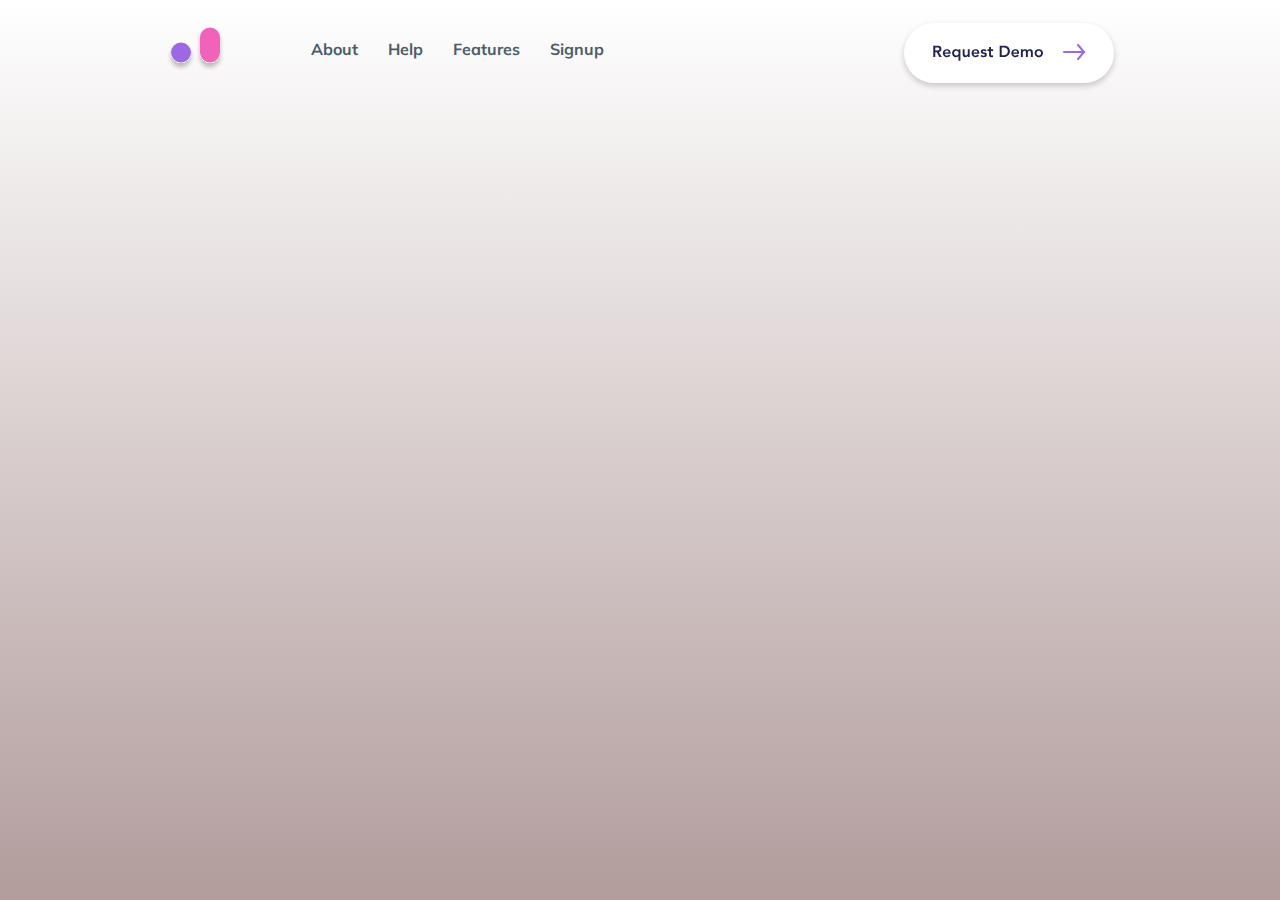
==== src/index.html @ 9323b96c "Master 1 | head__nav" ====
<!DOCTYPE html>
<html lang="en">

<head>
    <meta charset="UTF-8">
    <meta http-equiv="X-UA-Compatible" content="IE=edge">
    <meta name="viewport" content="width=device-width, initial-scale=1.0">
    <meta name="author" content="Nadir Özsoy">
    <title>Data-Warehouse-Landing-Page</title>
    <link rel="stylesheet" href="./css/style.css">
</head>

<body>
    <header class="head">
        <nav class="head__nav"><img class="head__nav__logo" src="./svg/logo.svg">
            <ul class="head__nav__ul">
                <li class="head__nav__ul__li"><a href="#">About</a></li>
                <li class="head__nav__ul__li"><a href="#">Help</a></li>
                <li class="head__nav__ul__li"><a href="#">Features</a></li>
                <li class="head__nav__ul__li"><a href="#">Signup</a></li>
            </ul>
            <button class="head__nav__btn"><img src="./svg/btn_name.svg" alt=""></button>
        </nav>
    </header>
    <section>

    </section>
</body>

</html>
---- src/css/style.css ----
@import url("https://necolas.github.io/normalize.css/8.0.1/normalize.css");
@import url("https://fonts.googleapis.com/css?family=Muli:400,800&display=swap");
* {
  list-style-type: none;
  text-decoration: none;
  outline: none;
  box-sizing: border-box;
  font-family: "Muli", sans-serif;
}

body {
  background: linear-gradient(white, rgb(178, 156, 156));
  background-repeat: no-repeat;
  background-attachment: fixed;
}

.head__nav {
  display: flex;
  justify-content: space-evenly;
  flex-wrap: wrap;
}
.head__nav__btn {
  width: 210px;
  height: 60px;
  cursor: pointer;
  font-weight: bold;
  background-color: white;
  border: none;
  border-radius: 30px;
  box-shadow: 0 3px 6px rgba(0, 0, 0, 0.1), 0 3px 6px rgba(0, 0, 0, 0.1);
  margin-top: 15px;
}
.head__nav__btn:hover {
  transition: 0.4s ease;
  background-color: rgb(231, 221, 221);
}
.head__nav__btn:active {
  transform: scale(0.94);
}
.head__nav__logo {
  cursor: pointer;
}
.head__nav__ul {
  display: flex;
  position: relative;
  left: -10%;
}
.head__nav__ul__li {
  padding: 15px;
  border-radius: 20px;
  font-weight: bold;
  font-size: 16px;
}
.head__nav__ul__li a {
  color: #4B5D68;
}
.head__nav__ul__li:hover {
  font-weight: bold;
  box-shadow: 0 3px 6px rgba(0, 0, 0, 0.1), 0 3px 6px rgba(0, 0, 0, 0.1);
  padding: 15px;
  border-radius: 20px;
  transition: 0.4s ease;
}
.head__nav__ul__li:hover a {
  color: #212353;
}
.head__nav__ul__li:active {
  transform: scale(0.94);
}/*# sourceMappingURL=style.css.map */
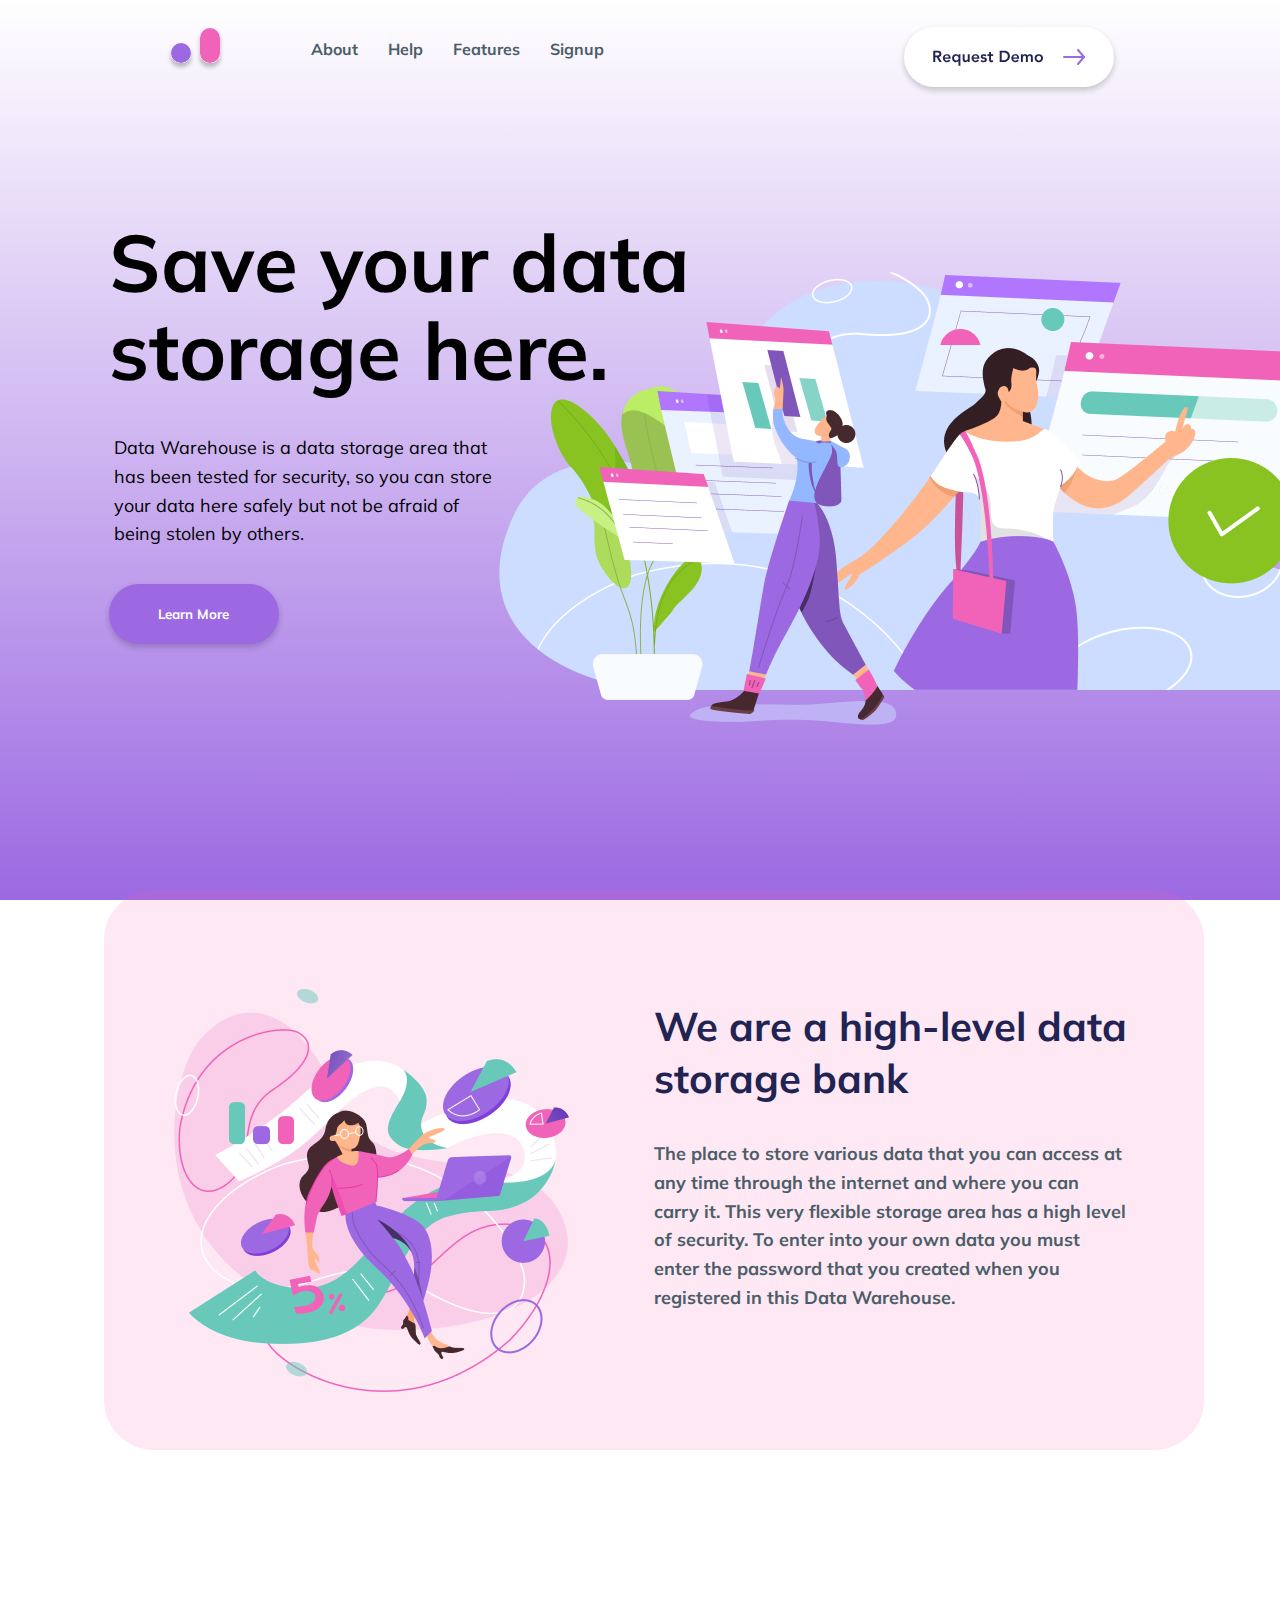
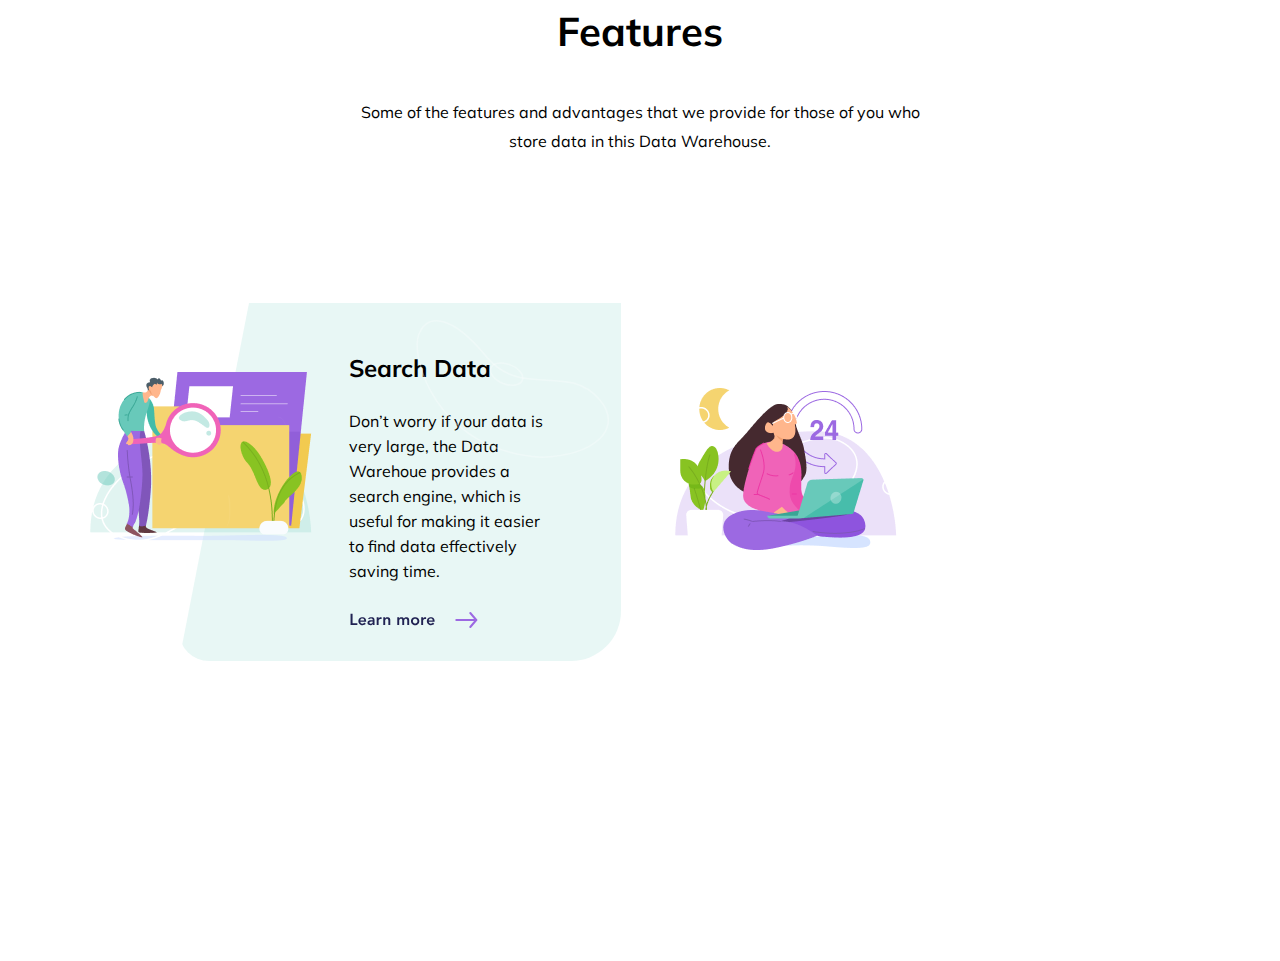
==== commit a3360739: "Master 2 | section v1" ====
--- a/src/index.html
+++ b/src/index.html
@@ -19,11 +19,61 @@
                 <li class="head__nav__ul__li"><a href="#">Features</a></li>
                 <li class="head__nav__ul__li"><a href="#">Signup</a></li>
             </ul>
-            <button class="head__nav__btn"><img src="./svg/btn_name.svg" alt=""></button>
+            <button class="head__nav__btn"><img class="head__nav__btn__logo" src="./svg/btn_name.svg"
+                    alt="logo"></button>
         </nav>
     </header>
-    <section>
-
+    <section class="section">
+        <div class="section__div1">
+            <h1 class="section__div1__h1">Save your data storage here.</h1>
+            <p class="section__div1__p">Data Warehouse is a data storage area that has been tested for security, so you
+                can store your data here
+                safely but not be afraid of being stolen by others.</p>
+            <button class="section__div1__btn">Learn More</button>
+            <img class="section__div1__img" src="./svg/section_img1.svg" alt="img1">
+        </div>
+        <div class="section__div2">
+            <div class="section__div2__child"><img class="section__div2__child__img" src="./svg/section_img2.svg"
+                    alt="img2">
+                <div class="section__div2__child__grandchild">
+                    <p class="section__div2__child__grandchild__p">We are a high-level data storage bank</p>
+                    <p class="section__div2__child__grandchild__p2">The place to store various data that you can access
+                        at
+                        any time
+                        through the
+                        internet and where you can carry it. This very flexible storage area has a high level of
+                        security.
+                        To
+                        enter into your own data you must enter the password that you created when you registered in
+                        this
+                        Data
+                        Warehouse.</p>
+                </div>
+            </div>
+        </div>
+        <div class="section__div3">
+            <h1 class="section__div3__h1">Features</h1>
+            <p class="section__div3__p">Some of the features and advantages that we provide for those of you who store
+                data in this Data
+                Warehouse.</p>
+            <div class="section__div3__boxes">
+                <div class="section__div3__boxes__box1">
+                    <img class="section__div3__boxes__box1__img" src="./svg/section_img3.svg" alt="img3">
+                    <div class="section__div3__boxes__box1__child">
+                        <h1 class="section__div3__boxes__box1__child__grandchild1">Search Data</h1>
+                        <p class="section__div3__boxes__box1__child__grandchild2">Don’t worry if your data is very
+                            large, the Data Warehoue provides a search engine, which is
+                            useful for making it easier to find data effectively saving time.</p>
+                        <img class="section__div3__boxes__box1__child__grandchild3" src="./svg/learn_more.svg">
+                        <img class="section__div3__boxes__box1__child__grandchild4" src="./svg/ellipse1.svg">
+                        <img class="section__div3__boxes__box1__child__grandchild5" src="./svg/ellipse2.svg">
+                    </div>
+                </div>
+                <div class="section__div3__boxes__box2">
+                    <img class="section__div3__boxes__box2__img" src="./svg/section_img4.svg" alt="img4">
+                </div>
+            </div>
+        </div>
     </section>
 </body>
 
--- a/src/css/style.css
+++ b/src/css/style.css
@@ -9,14 +9,23 @@
 }
 
 body {
-  background: linear-gradient(white, rgb(178, 156, 156));
+  background: linear-gradient(white, #9C69E2);
   background-repeat: no-repeat;
   background-attachment: fixed;
+  overflow-x: hidden;
 }
 
+@media screen and (max-width: 500px) {
+  .head {
+    position: relative;
+    left: 25px;
+    margin-top: 20px;
+  }
+}
 .head__nav {
   display: flex;
   justify-content: space-evenly;
+  align-items: center;
   flex-wrap: wrap;
 }
 .head__nav__btn {
@@ -30,15 +39,33 @@
   box-shadow: 0 3px 6px rgba(0, 0, 0, 0.1), 0 3px 6px rgba(0, 0, 0, 0.1);
   margin-top: 15px;
 }
+.head__nav__btn__logo {
+  position: relative;
+  top: 2px;
+}
 .head__nav__btn:hover {
   transition: 0.4s ease;
-  background-color: rgb(231, 221, 221);
+  background-color: #F063B8;
 }
 .head__nav__btn:active {
   transform: scale(0.94);
 }
+@media screen and (max-width: 500px) {
+  .head__nav__btn {
+    position: relative;
+    left: -15px;
+    width: 180px;
+    height: 40px;
+  }
+}
 .head__nav__logo {
   cursor: pointer;
+}
+@media screen and (max-width: 500px) {
+  .head__nav__logo {
+    position: relative;
+    left: -10px;
+  }
 }
 .head__nav__ul {
   display: flex;
@@ -66,4 +93,262 @@
 }
 .head__nav__ul__li:active {
   transform: scale(0.94);
+}
+
+.section {
+  display: flex;
+  justify-content: center;
+  align-items: center;
+  position: relative;
+  left: 510px;
+  height: 100px;
+  margin-top: 30px;
+}
+@media screen and (max-width: 500px) {
+  .section {
+    margin-top: 170px;
+  }
+}
+.section__div1 {
+  display: flex;
+  align-items: center;
+  justify-content: center;
+  position: relative;
+  height: 100px;
+  left: 300px;
+}
+.section__div1__h1 {
+  width: 645px;
+  height: 184px;
+  font-size: 80px;
+  position: relative;
+  top: 140px;
+  line-height: 88px;
+  left: 740px;
+}
+@media screen and (max-width: 500px) {
+  .section__div1__h1 {
+    position: relative;
+    left: 600px;
+    top: -10px;
+    width: 300px;
+    font-size: 40px;
+    line-height: 35px;
+  }
+}
+.section__div1__p {
+  width: 380px;
+  height: 120px;
+  position: relative;
+  top: 324px;
+  left: 100px;
+  font-size: 18px;
+  line-height: 28.8px;
+}
+@media screen and (max-width: 500px) {
+  .section__div1__p {
+    width: 370px;
+    position: relative;
+    top: 70px;
+    left: 300px;
+    font-size: 20px;
+    line-height: 30px;
+  }
+}
+.section__div1__btn {
+  width: 170px;
+  height: 60px;
+  position: relative;
+  top: 444px;
+  left: -285px;
+  border-radius: 50px;
+  font-weight: bold;
+  background-color: #9C69E2;
+  color: white;
+  border: none;
+  box-shadow: 0 3px 6px rgba(0, 0, 0, 0.1), 0 3px 6px rgba(0, 0, 0, 0.1);
+  cursor: pointer;
+  text-align: center;
+}
+@media screen and (max-width: 500px) {
+  .section__div1__btn {
+    width: 85px;
+    position: relative;
+    left: 80px;
+    top: 400px;
+    z-index: 2;
+    height: 45px;
+    font-size: 10px;
+  }
+}
+.section__div1__btn:hover {
+  transition: 0.4s ease;
+  background-color: white;
+  color: #9C69E2;
+}
+.section__div1__btn:active {
+  transform: scale(0.94);
+}
+.section__div1__img {
+  width: 885px;
+  height: 468px;
+  position: relative;
+  top: 336px;
+  left: -80px;
+}
+@media screen and (max-width: 500px) {
+  .section__div1__img {
+    width: 350px;
+    position: relative;
+    left: -150px;
+    top: 260px;
+  }
+}
+.section__div2 {
+  display: flex;
+  justify-content: center;
+  flex-direction: column;
+  min-width: 1100px;
+  height: 560px;
+  position: relative;
+  top: 1000px;
+  border-radius: 50px;
+  left: -1045px;
+  background: rgba(240, 99, 184, 0.15);
+}
+@media screen and (max-width: 500px) {
+  .section__div2 {
+    position: relative;
+    left: -300px;
+  }
+}
+.section__div2__child {
+  position: relative;
+  top: 150px;
+}
+.section__div2__child__img {
+  width: 477px;
+  height: 504px;
+  position: relative;
+  left: 10px;
+  top: 40px;
+}
+@media screen and (max-width: 500px) {
+  .section__div2__child__img {
+    width: 300px;
+  }
+}
+.section__div2__child__grandchild {
+  position: relative;
+  top: -30px;
+}
+.section__div2__child__grandchild__p {
+  font-size: 40px;
+  line-height: 52px;
+  position: relative;
+  width: 485px;
+  height: 100px;
+  top: -400px;
+  color: #212353;
+  font-weight: bold;
+  left: 550px;
+}
+.section__div2__child__grandchild__p2 {
+  width: 474px;
+  height: 170px;
+  font-size: 18px;
+  position: relative;
+  top: -400px;
+  left: 550px;
+  color: #4B5D68;
+  font-weight: bold;
+  line-height: 28.8px;
+}
+.section .box, .section .section__div3__boxes__box2, .section .section__div3__boxes__box1 {
+  position: relative;
+  top: 200px;
+}
+.section__div3 {
+  position: relative;
+  left: -2100px;
+  top: 1800px;
+  height: 100px;
+  display: flex;
+  flex-direction: column;
+  justify-content: center;
+  align-items: center;
+}
+.section__div3__h1 {
+  font-size: 40px;
+}
+.section__div3__p {
+  width: 584px;
+  line-height: 28.8px;
+  text-align: center;
+}
+.section__div3__boxes {
+  display: flex;
+  justify-content: space-between;
+}
+.section__div3__boxes__box1 {
+  margin-right: 300px;
+}
+.section__div3__boxes__box1__img {
+  position: relative;
+  left: -60px;
+  z-index: 2;
+}
+.section__div3__boxes__box1__child {
+  height: 0px;
+  width: 442px;
+  position: relative;
+  left: 30px;
+  top: -300px;
+  border-bottom-left-radius: 30px;
+  border-bottom-right-radius: 50px;
+  border-bottom: 358px solid rgba(104, 201, 186, 0.15);
+  border-left: 70px solid transparent;
+  border-right: 0px solid transparent;
+}
+.section__div3__boxes__box1__child__grandchild1 {
+  font-size: 24px;
+  position: relative;
+  top: 50px;
+  left: 100px;
+}
+.section__div3__boxes__box1__child__grandchild2 {
+  position: relative;
+  top: 60px;
+  left: 100px;
+  width: 200px;
+  line-height: 25px;
+}
+.section__div3__boxes__box1__child__grandchild3 {
+  position: relative;
+  top: -40px;
+  left: 90px;
+  padding: 5px 10px;
+  cursor: pointer;
+}
+.section__div3__boxes__box1__child__grandchild3:hover {
+  transition: 0.4s ease;
+  border-radius: 20px;
+  padding: 5px 10px;
+  box-shadow: 0 3px 6px rgba(0, 0, 0, 0.1), 0 3px 6px rgba(0, 0, 0, 0.1);
+}
+.section__div3__boxes__box1__child__grandchild4 {
+  position: relative;
+  top: -220px;
+  left: 14px;
+  opacity: 0.3;
+}
+.section__div3__boxes__box1__child__grandchild5 {
+  position: relative;
+  top: -320px;
+  left: 240px;
+  opacity: 0.3;
+}
+.section__div3__boxes__box2__img {
+  position: relative;
+  left: -230px;
 }/*# sourceMappingURL=style.css.map */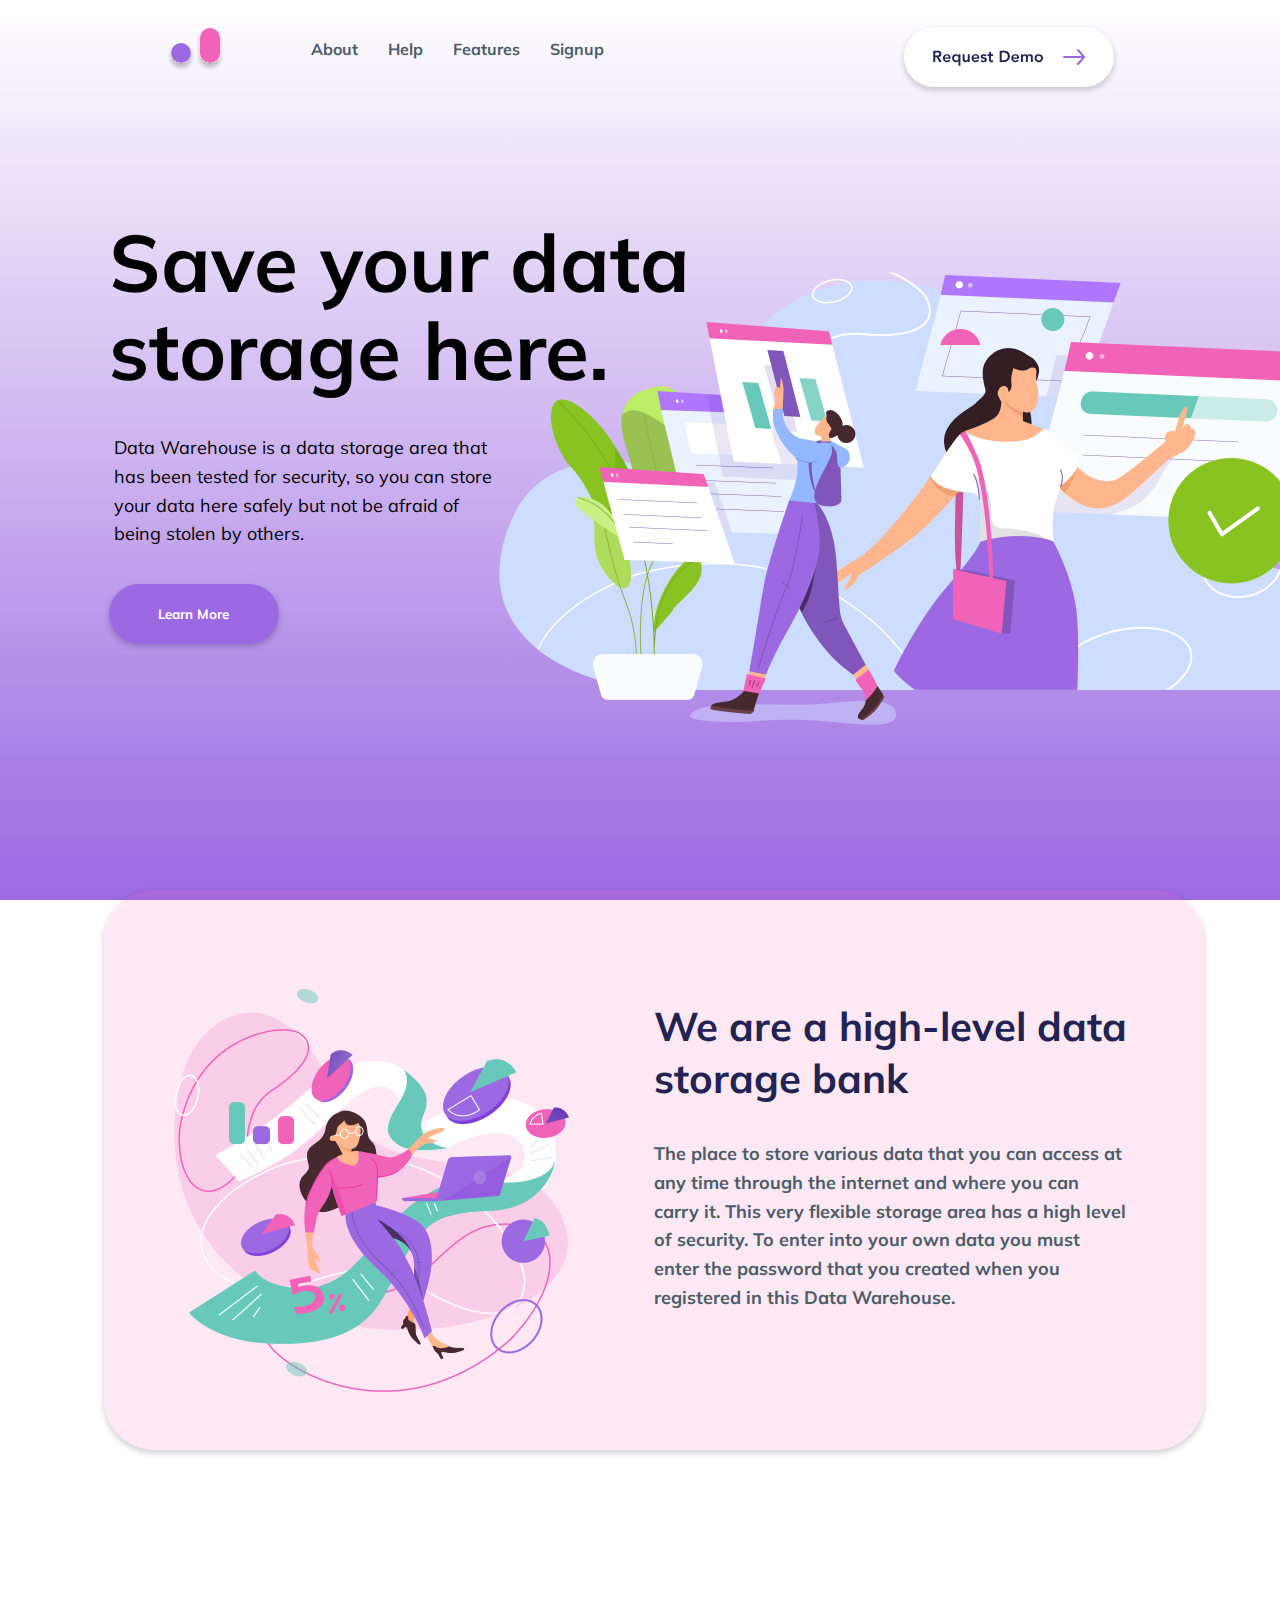
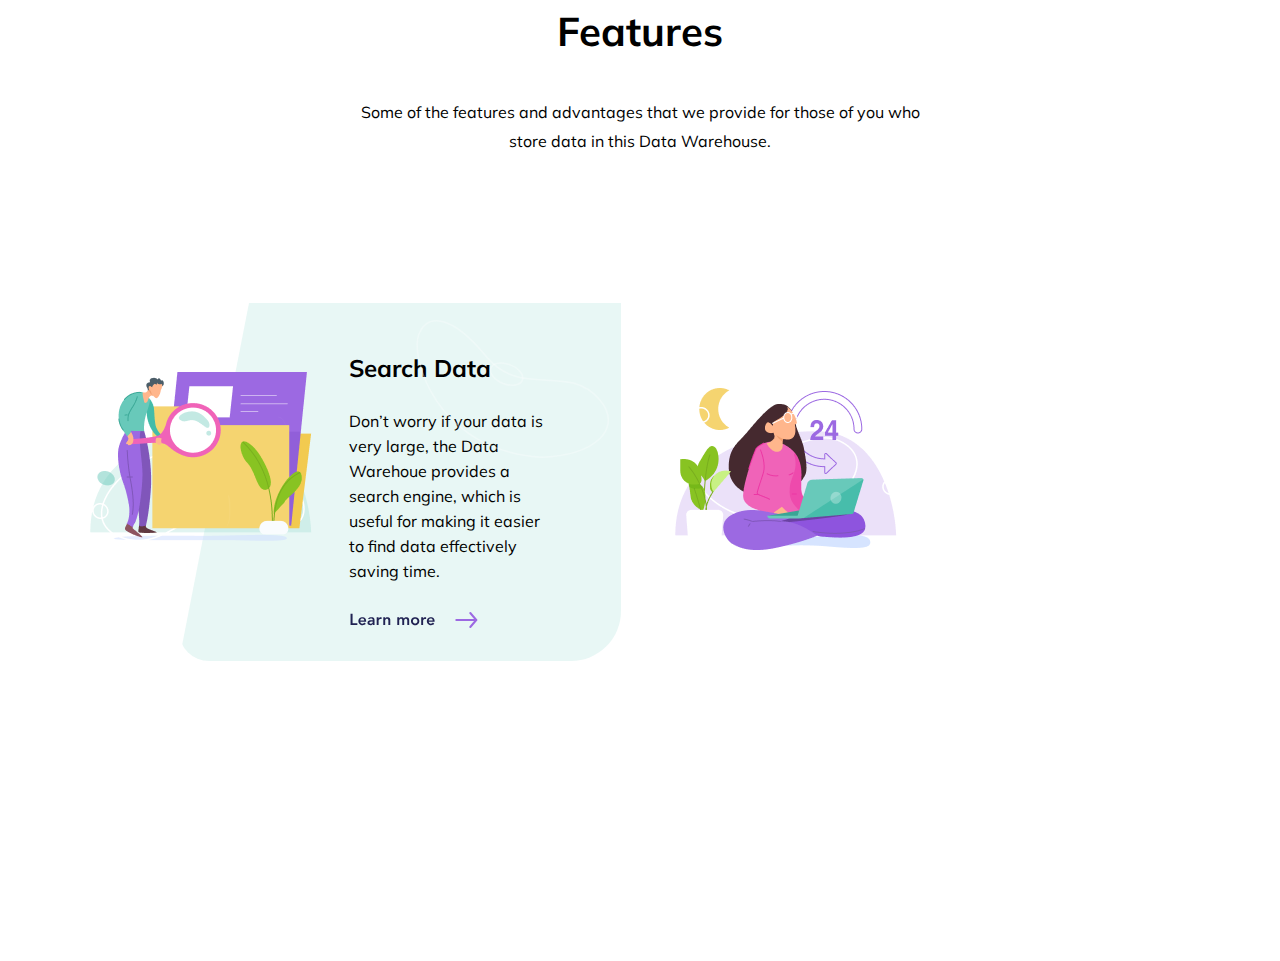
==== commit b2836c47: "Master 3 | section v2" ====
--- a/src/index.html
+++ b/src/index.html
@@ -21,6 +21,7 @@
             </ul>
             <button class="head__nav__btn"><img class="head__nav__btn__logo" src="./svg/btn_name.svg"
                     alt="logo"></button>
+            <img class="head__nav__menu" src="./svg/icons8-menu.svg">
         </nav>
     </header>
     <section class="section">
@@ -75,6 +76,7 @@
             </div>
         </div>
     </section>
+    <script src="./app.js"></script>
 </body>
 
 </html>--- a/src/css/style.css
+++ b/src/css/style.css
@@ -8,6 +8,13 @@
   font-family: "Muli", sans-serif;
 }
 
+@media screen and (max-width: 500px) {
+  html, body {
+    overflow-x: hidden;
+    height: 100%;
+  }
+}
+
 body {
   background: linear-gradient(white, #9C69E2);
   background-repeat: no-repeat;
@@ -15,11 +22,15 @@
   overflow-x: hidden;
 }
 
+.head {
+  -webkit-tap-highlight-color: transparent;
+}
 @media screen and (max-width: 500px) {
   .head {
     position: relative;
     left: 25px;
     margin-top: 20px;
+    margin-bottom: 300px;
   }
 }
 .head__nav {
@@ -27,6 +38,24 @@
   justify-content: space-evenly;
   align-items: center;
   flex-wrap: wrap;
+}
+.head__nav__menu {
+  display: none;
+}
+@media screen and (max-width: 500px) {
+  .head__nav__menu {
+    display: flex;
+    position: absolute;
+    align-items: center;
+    left: 270px;
+    top: 10px;
+    cursor: pointer;
+    width: 70px;
+    transition: transform 0.4s ease;
+  }
+}
+.head__nav__menu:hover {
+  transform: scale(1.1);
 }
 .head__nav__btn {
   width: 210px;
@@ -53,24 +82,42 @@
 @media screen and (max-width: 500px) {
   .head__nav__btn {
     position: relative;
-    left: -15px;
+    left: -115px;
     width: 180px;
     height: 40px;
+    top: 220px;
   }
 }
 .head__nav__logo {
   cursor: pointer;
+  transition: transform 0.4s ease;
+}
+.head__nav__logo:hover {
+  transform: scale(1.1);
 }
 @media screen and (max-width: 500px) {
   .head__nav__logo {
     position: relative;
-    left: -10px;
+    left: -40px;
+    top: -140px;
   }
 }
 .head__nav__ul {
   display: flex;
   position: relative;
   left: -10%;
+}
+@media screen and (max-width: 500px) {
+  .head__nav__ul {
+    display: flex;
+    flex-direction: column;
+    position: relative;
+    left: -85px;
+    margin-top: -500px;
+  }
+}
+.head__nav__ul .mobile {
+  margin-top: 0px;
 }
 .head__nav__ul__li {
   padding: 15px;
@@ -80,6 +127,12 @@
 }
 .head__nav__ul__li a {
   color: #4B5D68;
+}
+@media screen and (max-width: 500px) {
+  .head__nav__ul__li {
+    margin-top: 30px;
+    font-size: 23px;
+  }
 }
 .head__nav__ul__li:hover {
   font-weight: bold;
@@ -96,6 +149,7 @@
 }
 
 .section {
+  -webkit-tap-highlight-color: transparent;
   display: flex;
   justify-content: center;
   align-items: center;
@@ -107,6 +161,7 @@
 @media screen and (max-width: 500px) {
   .section {
     margin-top: 170px;
+    transform: translateX(-4px);
   }
 }
 .section__div1 {
@@ -129,11 +184,11 @@
 @media screen and (max-width: 500px) {
   .section__div1__h1 {
     position: relative;
-    left: 600px;
-    top: -10px;
+    left: 630px;
+    top: -20px;
     width: 300px;
     font-size: 40px;
-    line-height: 35px;
+    line-height: 52px;
   }
 }
 .section__div1__p {
@@ -150,7 +205,7 @@
     width: 370px;
     position: relative;
     top: 70px;
-    left: 300px;
+    left: 330px;
     font-size: 20px;
     line-height: 30px;
   }
@@ -172,13 +227,13 @@
 }
 @media screen and (max-width: 500px) {
   .section__div1__btn {
-    width: 85px;
+    width: 135px;
     position: relative;
     left: 80px;
     top: 400px;
     z-index: 2;
-    height: 45px;
-    font-size: 10px;
+    height: 55px;
+    font-size: 20px;
   }
 }
 .section__div1__btn:hover {
@@ -195,12 +250,16 @@
   position: relative;
   top: 336px;
   left: -80px;
+  transition: transform 0.4s ease;
+}
+.section__div1__img:hover {
+  transform: scale(1.1);
 }
 @media screen and (max-width: 500px) {
   .section__div1__img {
     width: 350px;
     position: relative;
-    left: -150px;
+    left: -170px;
     top: 260px;
   }
 }
@@ -213,13 +272,20 @@
   position: relative;
   top: 1000px;
   border-radius: 50px;
+  box-shadow: 0 3px 6px rgba(0, 0, 0, 0.1), 0 3px 6px rgba(0, 0, 0, 0.1);
   left: -1045px;
   background: rgba(240, 99, 184, 0.15);
+  transition: transform 0.4s ease;
+}
+.section__div2:hover {
+  transform: scale(1.1);
 }
 @media screen and (max-width: 500px) {
   .section__div2 {
     position: relative;
-    left: -300px;
+    left: -330px;
+    top: 900px;
+    height: 800px;
   }
 }
 .section__div2__child {
@@ -235,7 +301,10 @@
 }
 @media screen and (max-width: 500px) {
   .section__div2__child__img {
-    width: 300px;
+    width: 450px;
+    position: relative;
+    left: 35px;
+    top: -50px;
   }
 }
 .section__div2__child__grandchild {
@@ -253,6 +322,14 @@
   font-weight: bold;
   left: 550px;
 }
+@media screen and (max-width: 500px) {
+  .section__div2__child__grandchild__p {
+    position: relative;
+    left: 100px;
+    width: 390px;
+    top: -600px;
+  }
+}
 .section__div2__child__grandchild__p2 {
   width: 474px;
   height: 170px;
@@ -264,6 +341,14 @@
   font-weight: bold;
   line-height: 28.8px;
 }
+@media screen and (max-width: 500px) {
+  .section__div2__child__grandchild__p2 {
+    position: relative;
+    top: -220px;
+    width: 370px;
+    left: 100px;
+  }
+}
 .section .box, .section .section__div3__boxes__box2, .section .section__div3__boxes__box1 {
   position: relative;
   top: 200px;
@@ -277,6 +362,13 @@
   flex-direction: column;
   justify-content: center;
   align-items: center;
+}
+@media screen and (max-width: 500px) {
+  .section__div3 {
+    position: relative;
+    left: -1632px;
+    top: 1750px;
+  }
 }
 .section__div3__h1 {
   font-size: 40px;
@@ -286,17 +378,40 @@
   line-height: 28.8px;
   text-align: center;
 }
+@media screen and (max-width: 500px) {
+  .section__div3__p {
+    width: 390px;
+  }
+}
 .section__div3__boxes {
   display: flex;
   justify-content: space-between;
 }
 .section__div3__boxes__box1 {
   margin-right: 300px;
+  transition: transform 0.4s ease;
+}
+.section__div3__boxes__box1:hover {
+  transform: scale(1.1);
+}
+@media screen and (max-width: 500px) {
+  .section__div3__boxes__box1 {
+    position: relative;
+    transform: translateY(-100px);
+    left: 300px;
+  }
 }
 .section__div3__boxes__box1__img {
   position: relative;
   left: -60px;
   z-index: 2;
+}
+@media screen and (max-width: 500px) {
+  .section__div3__boxes__box1__img {
+    position: relative;
+    left: -10px;
+    width: 160px;
+  }
 }
 .section__div3__boxes__box1__child {
   height: 0px;
@@ -310,6 +425,13 @@
   border-left: 70px solid transparent;
   border-right: 0px solid transparent;
 }
+@media screen and (max-width: 500px) {
+  .section__div3__boxes__box1__child {
+    position: relative;
+    left: -20px;
+    top: -250px;
+  }
+}
 .section__div3__boxes__box1__child__grandchild1 {
   font-size: 24px;
   position: relative;
@@ -348,6 +470,19 @@
   left: 240px;
   opacity: 0.3;
 }
+.section__div3__boxes__box2 {
+  transition: transform 0.4s ease;
+}
+.section__div3__boxes__box2:hover {
+  transform: scale(1.1);
+}
+@media screen and (max-width: 500px) {
+  .section__div3__boxes__box2 {
+    position: relative;
+    transform: translateY(300px);
+    left: -110px;
+  }
+}
 .section__div3__boxes__box2__img {
   position: relative;
   left: -230px;
